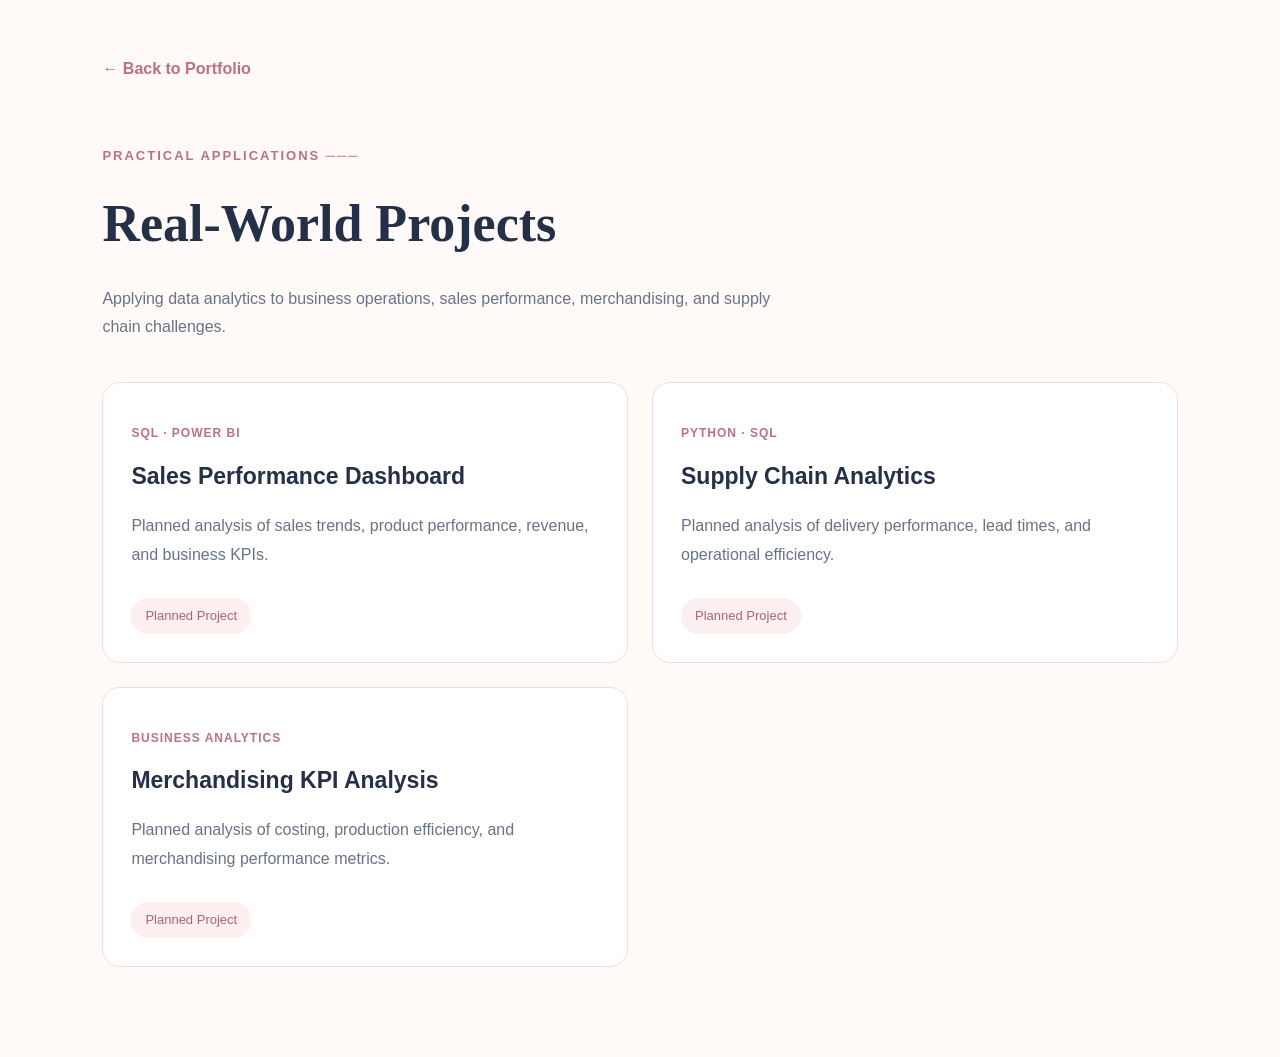
==== real-projects.html @ 365c75fc "Add files via upload" ====
<!DOCTYPE html>
<html lang="en">
<head>
    <meta charset="UTF-8">
    <meta name="viewport"
          content="width=device-width, initial-scale=1.0">
    <title>Real-World Projects | Trang Le</title>
    <link rel="stylesheet" href="style.css">
</head>

<body>
    <main class="project-page">
        <div class="project-page-inner">

            <a class="back-home" href="index.html#projects">
                ← Back to Portfolio
            </a>

            <header class="project-page-header">
                <p class="portfolio-eyebrow">
                    PRACTICAL APPLICATIONS ───
                </p>

                <h1>Real-World Projects</h1>

                <p>
                    Applying data analytics to business
                    operations, sales performance,
                    merchandising, and supply chain challenges.
                </p>
            </header>

            <div class="project-list">

                <article class="project-entry">
                    <p class="project-label">SQL · POWER BI</p>
                    <h2>Sales Performance Dashboard</h2>
                    <p>
                        Planned analysis of sales trends,
                        product performance, revenue,
                        and business KPIs.
                    </p>
                    <span class="project-status">
                        Planned Project
                    </span>
                </article>

                <article class="project-entry">
                    <p class="project-label">PYTHON · SQL</p>
                    <h2>Supply Chain Analytics</h2>
                    <p>
                        Planned analysis of delivery performance,
                        lead times, and operational efficiency.
                    </p>
                    <span class="project-status">
                        Planned Project
                    </span>
                </article>

                <article class="project-entry">
                    <p class="project-label">BUSINESS ANALYTICS</p>
                    <h2>Merchandising KPI Analysis</h2>
                    <p>
                        Planned analysis of costing,
                        production efficiency, and
                        merchandising performance metrics.
                    </p>
                    <span class="project-status">
                        Planned Project
                    </span>
                </article>

            </div>
        </div>
    </main>
</body>
</html>
---- style.css ----
/* ===== GLOBAL ===== */
:root {
    --cream: #fff9f7;
    --blush: #fbeff0;
    --pink: #d48c98;
    --pink-dark: #bd7180;
    --navy: #243047;
    --muted: #697386;
    --white: #ffffff;
}

* {
    box-sizing: border-box;
}

html {
    scroll-behavior: smooth;
    scroll-padding-top: 100px;
}

body {
    margin: 0;
    font-family: Arial, sans-serif;
    background: var(--cream);
    color: var(--navy);
    line-height: 1.7;
}

a {
    text-decoration: none;
    color: inherit;
}

/* ===== NAVIGATION ===== */
.navbar {
    background: rgba(255,255,255,0.96);
    display: flex;
    align-items: center;
    justify-content: space-between;
    gap: 24px;
    padding: 20px 7%;
    border-bottom: 1px solid #f1e4e5;
    position: sticky;
    top: 0;
    z-index: 10;
}

.logo {
    font-family: Georgia, serif;
    font-size: 26px;
    font-weight: bold;
    white-space: nowrap;
}

.logo span {
    color: var(--pink);
}

nav {
    display: flex;
    gap: 25px;
    flex-wrap: wrap;
}

nav a {
    font-size: 15px;
}

nav a:hover {
    color: var(--pink-dark);
}

/* ===== HERO ===== */
.hero {
    max-width: 1450px;
    margin: auto;
    padding: 90px 7%;
    display: grid;
    grid-template-columns: 1.2fr 0.8fr;
    align-items: center;
    gap: 50px;
    min-height: 590px;
}

.eyebrow {
    color: var(--pink-dark);
    font-weight: bold;
    letter-spacing: 2px;
    font-size: 13px;
}

.hero h1 {
    font-family: Georgia, serif;
    font-size: clamp(40px, 5vw, 70px);
    line-height: 1.2;
    margin: 20px 0 12px;
}

.hero h1 span {
    color: var(--pink-dark);
}

.hero h2 {
    font-size: clamp(22px, 2.5vw, 30px);
    font-weight: 400;
    margin: 0 0 20px;
}

.intro {
    max-width: 680px;
    color: var(--muted);
    font-size: 17px;
}

.hero-buttons {
    display: flex;
    gap: 15px;
    flex-wrap: wrap;
    margin-top: 28px;
}

.button {
    display: inline-block;
    padding: 12px 26px;
    border-radius: 35px;
    font-weight: bold;
    transition: 0.2s;
}

.primary {
    background: var(--pink);
    color: white;
}

.primary:hover {
    background: var(--pink-dark);
}

.outline {
    border: 1px solid var(--pink);
    color: var(--pink-dark);
}

.outline:hover {
    background: var(--blush);
}

.social-links {
    display: flex;
    gap: 25px;
    margin-top: 28px;
    font-size: 14px;
    color: var(--navy);
}

/* ===== PHOTO PLACEHOLDER ===== */
.hero-photo {
    position: relative;
    display: flex;
    justify-content: center;
    align-items: center;
    min-height: 390px;
}

.photo-placeholder {
    width: min(100%, 370px);
    aspect-ratio: 1 / 1;
    background: linear-gradient(
        135deg, #f8dfe3, #f2cbd2
    );
    border-radius: 45% 55% 50% 50%;
    display: flex;
    flex-direction: column;
    justify-content: center;
    align-items: center;
    transform: rotate(-5deg);
    box-shadow: 0 20px 50px rgba(212,140,152,0.16);
}

.photo-placeholder span {
    font-size: 70px;
    color: white;
}

.photo-placeholder p {
    color: #9c6270;
    font-weight: bold;
}


/* Text below profile photo */
.photo-note {
    position: static;
    margin: 18px 0 0;
    text-align: center;
    color: #C77786;
    font-family: Georgia, serif;
    font-style: italic;
    font-size: 18px;
    letter-spacing: 1px;
}

/* Arrange photo and text vertically */
.hero-photo {
    display: flex;
    flex-direction: column;
    align-items: center;
    justify-content: center;
    gap: 0;
}


/* ===== GENERAL SECTIONS ===== */
.section {
    padding: 75px 7%;
}

.section h2 {
    font-family: Georgia, serif;
    font-size: clamp(30px, 3vw, 42px);
    margin: 10px 0 20px;
}

.section-intro {
    color: var(--muted);
    max-width: 650px;
}

/* ===== SKILLS ===== */
.skills {
    background: var(--blush);
}

.skills-container {
    display: grid;
    grid-template-columns: repeat(4, 1fr);
    gap: 18px;
    margin-top: 35px;
}

.skill-card,
.about-card,
.project-card {
    background: white;
    border: 1px solid #f0e1e4;
    border-radius: 16px;
    padding: 25px;
    box-shadow: 0 5px 20px rgba(40,40,60,0.04);
}

.skill-icon {
    font-size: 30px;
}

.skill-card h3 {
    margin-bottom: 5px;
    font-size: 18px;
}

.skill-card p,
.about p,
.project-card p,
.contact p {
    color: var(--muted);
}

/* ===== ABOUT ===== */
.about {
    background: var(--cream);
}

.about > p:not(.eyebrow) {
    max-width: 850px;
}

.about-container,
.projects-container {
    display: grid;
    grid-template-columns: repeat(2, 1fr);
    gap: 22px;
    margin-top: 30px;
}

.about-card h3 {
    color: var(--pink-dark);
}

/* ===== PROJECTS ===== */
.projects {
    background: var(--blush);
}

.project-tag {
    color: var(--pink-dark) !important;
    font-weight: bold;
    font-size: 12px;
    letter-spacing: 1px;
}

.project-card a {
    color: var(--pink-dark);
    font-weight: bold;
}

.coming-soon {
    color: var(--muted);
    font-style: italic;
}

/* ===== CONTACT ===== */
.contact {
    text-align: center;
}

.contact p {
    max-width: 650px;
    margin-left: auto;
    margin-right: auto;
}

footer {
    text-align: center;
    background: white;
    padding: 25px;
    color: var(--muted);
    font-size: 13px;
}

/* ===== RESPONSIVE ===== */
@media (max-width: 900px) {
    .hero {
        grid-template-columns: 1fr;
        padding-top: 60px;
    }

    .skills-container {
        grid-template-columns: repeat(2, 1fr);
    }
}

@media (max-width: 600px) {
    .navbar {
        flex-direction: column;
        align-items: flex-start;
        padding: 18px 5%;
    }

    nav {
        gap: 14px;
    }

    .hero {
        padding: 55px 5%;
        gap: 20px;
    }

    .hero-photo {
        min-height: 300px;
    }

    .photo-placeholder {
        max-width: 270px;
    }

    .section {
        padding: 55px 5%;
    }

    .skills-container,
    .about-container,
    .projects-container {
        grid-template-columns: 1fr;
    }
}

/* Profile photo */
.photo-placeholder {
    overflow: hidden;
    transform: none;
    border-radius: 45% 55% 50% 50%;
    background: #f8e8e8;
}

.profile-image {
    display: block;
    width: 100%;
    height: 100%;
    object-fit: cover;
    object-position: center;
    border-radius: inherit;
}


/* ===== PORTFOLIO CATEGORIES ===== */

.portfolio-section {
    padding: 90px 8%;
    background: #fff9f7;
}

.portfolio-heading {
    text-align: center;
    max-width: 720px;
    margin: 0 auto 45px;
}

.portfolio-eyebrow {
    color: #bd7180;
    font-size: 13px;
    font-weight: 700;
    letter-spacing: 2px;
}

.portfolio-heading h2 {
    color: #243047;
    font-family: Georgia, serif;
    font-size: clamp(32px, 4vw, 46px);
    margin: 15px 0;
}

.portfolio-heading > p:last-child {
    color: #697386;
    line-height: 1.8;
}

.portfolio-grid {
    display: grid;
    grid-template-columns: repeat(3, minmax(0, 1fr));
    gap: 25px;
    max-width: 1200px;
    margin: 0 auto;
}

.portfolio-card {
    display: flex;
    flex-direction: column;
    align-items: flex-start;
    padding: 25px;
    background: white;
    border: 1px solid #f0dde0;
    border-radius: 20px;
    text-decoration: none;
    color: #243047;
    box-shadow: 0 6px 20px rgba(100, 70, 80, 0.04);
    transition: transform 0.25s, box-shadow 0.25s;
}

.portfolio-card:hover {
    transform: translateY(-7px);
    box-shadow: 0 15px 35px rgba(189, 113, 128, 0.15);
}

.portfolio-icon {
    display: flex;
    justify-content: center;
    align-items: center;
    width: 100%;
    height: 140px;
    background: #fbeff0;
    border-radius: 14px;
    font-size: 46px;
    margin-bottom: 22px;
}

.portfolio-card h3 {
    font-size: 22px;
    margin: 0 0 12px;
}

.portfolio-card p {
    color: #697386;
    font-size: 15px;
    line-height: 1.8;
    margin: 0 0 24px;
}

.portfolio-card span {
    color: #bd7180;
    font-weight: 700;
    margin-top: auto;
}

/* ===== INDIVIDUAL PROJECT PAGES ===== */

.project-page {
    min-height: 100vh;
    padding: 55px 8% 90px;
    background: #fff9f7;
    color: #243047;
}

.project-page-inner {
    max-width: 1100px;
    margin: 0 auto;
}

.back-home {
    display: inline-block;
    margin-bottom: 50px;
    color: #bd7180;
    text-decoration: none;
    font-weight: 600;
}

.back-home:hover {
    text-decoration: underline;
}

.project-page-header {
    margin-bottom: 40px;
}

.project-page-header h1 {
    font-family: Georgia, serif;
    font-size: clamp(34px, 5vw, 52px);
    margin: 12px 0;
}

.project-page-header > p:last-child {
    color: #697386;
    line-height: 1.8;
    max-width: 700px;
}

.project-list {
    display: grid;
    grid-template-columns: repeat(2, minmax(0, 1fr));
    gap: 24px;
}

.project-entry {
    background: #ffffff;
    border: 1px solid #f0dde0;
    border-radius: 18px;
    padding: 28px;
}

.project-entry h2 {
    font-size: 23px;
    margin: 0 0 12px;
}

.project-entry p {
    color: #697386;
    line-height: 1.8;
}

.project-label {
    color: #bd7180 !important;
    font-size: 12px;
    font-weight: 700;
    letter-spacing: 1px;
}

.project-entry a {
    color: #bd7180;
    font-weight: 700;
}

.project-status {
    display: inline-block;
    margin-top: 12px;
    color: #ad6474;
    background: #fbeff0;
    border-radius: 20px;
    padding: 7px 14px;
    font-size: 13px;
}

/* ===== RESPONSIVE DESIGN ===== */

@media (max-width: 900px) {
    .portfolio-grid {
        grid-template-columns: repeat(2, minmax(0, 1fr));
    }
}

@media (max-width: 650px) {
    .portfolio-section,
    .project-page {
        padding-left: 6%;
        padding-right: 6%;
    }

    .portfolio-grid,
    .project-list {
        grid-template-columns: 1fr;
    }
}
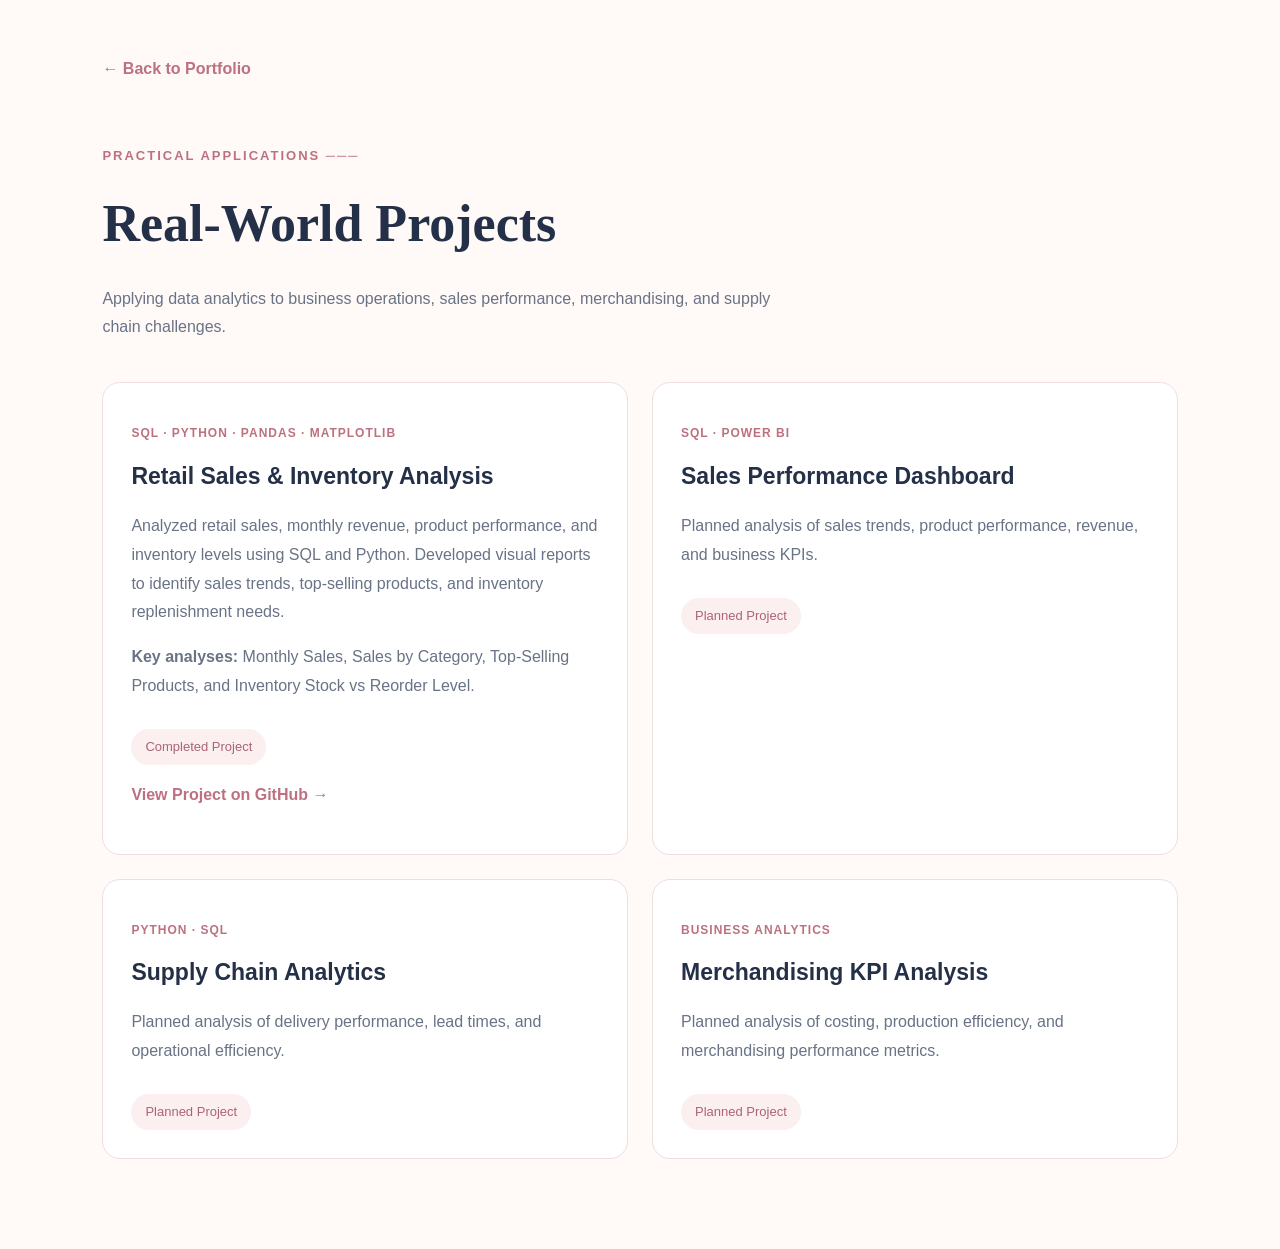
==== commit d7c3de7a: "Add retail sales inventory project to portfolio" ====
--- a/real-projects.html
+++ b/real-projects.html
@@ -33,6 +33,47 @@
 
             <div class="project-list">
 
+                <!-- COMPLETED PROJECT -->
+                <article class="project-entry">
+
+                    <p class="project-label">
+                        SQL · PYTHON · PANDAS · MATPLOTLIB
+                    </p>
+
+                    <h2>Retail Sales &amp; Inventory Analysis</h2>
+
+                    <p>
+                        Analyzed retail sales, monthly revenue,
+                        product performance, and inventory levels
+                        using SQL and Python. Developed visual
+                        reports to identify sales trends,
+                        top-selling products, and inventory
+                        replenishment needs.
+                    </p>
+
+                    <p>
+                        <strong>Key analyses:</strong>
+                        Monthly Sales, Sales by Category,
+                        Top-Selling Products, and
+                        Inventory Stock vs Reorder Level.
+                    </p>
+
+                    <span class="project-status">
+                        Completed Project
+                    </span>
+
+                    <p>
+                        <a
+                          href="https://github.com/trangle0000/retail-sales-inventory"
+                          target="_blank"
+                          rel="noopener noreferrer">
+                            View Project on GitHub →
+                        </a>
+                    </p>
+
+                </article>
+
+                <!-- PLANNED PROJECT -->
                 <article class="project-entry">
                     <p class="project-label">SQL · POWER BI</p>
                     <h2>Sales Performance Dashboard</h2>
@@ -46,6 +87,7 @@
                     </span>
                 </article>
 
+                <!-- PLANNED PROJECT -->
                 <article class="project-entry">
                     <p class="project-label">PYTHON · SQL</p>
                     <h2>Supply Chain Analytics</h2>
@@ -58,6 +100,7 @@
                     </span>
                 </article>
 
+                <!-- PLANNED PROJECT -->
                 <article class="project-entry">
                     <p class="project-label">BUSINESS ANALYTICS</p>
                     <h2>Merchandising KPI Analysis</h2>
--- a/style.css
+++ b/style.css
@@ -391,6 +391,10 @@
     border-radius: inherit;
 }
 
+.photo-placeholder {
+    overflow: hidden;
+    border-radius: 45% 55% 50% 50%;
+}
 
 /* ===== PORTFOLIO CATEGORIES ===== */
 
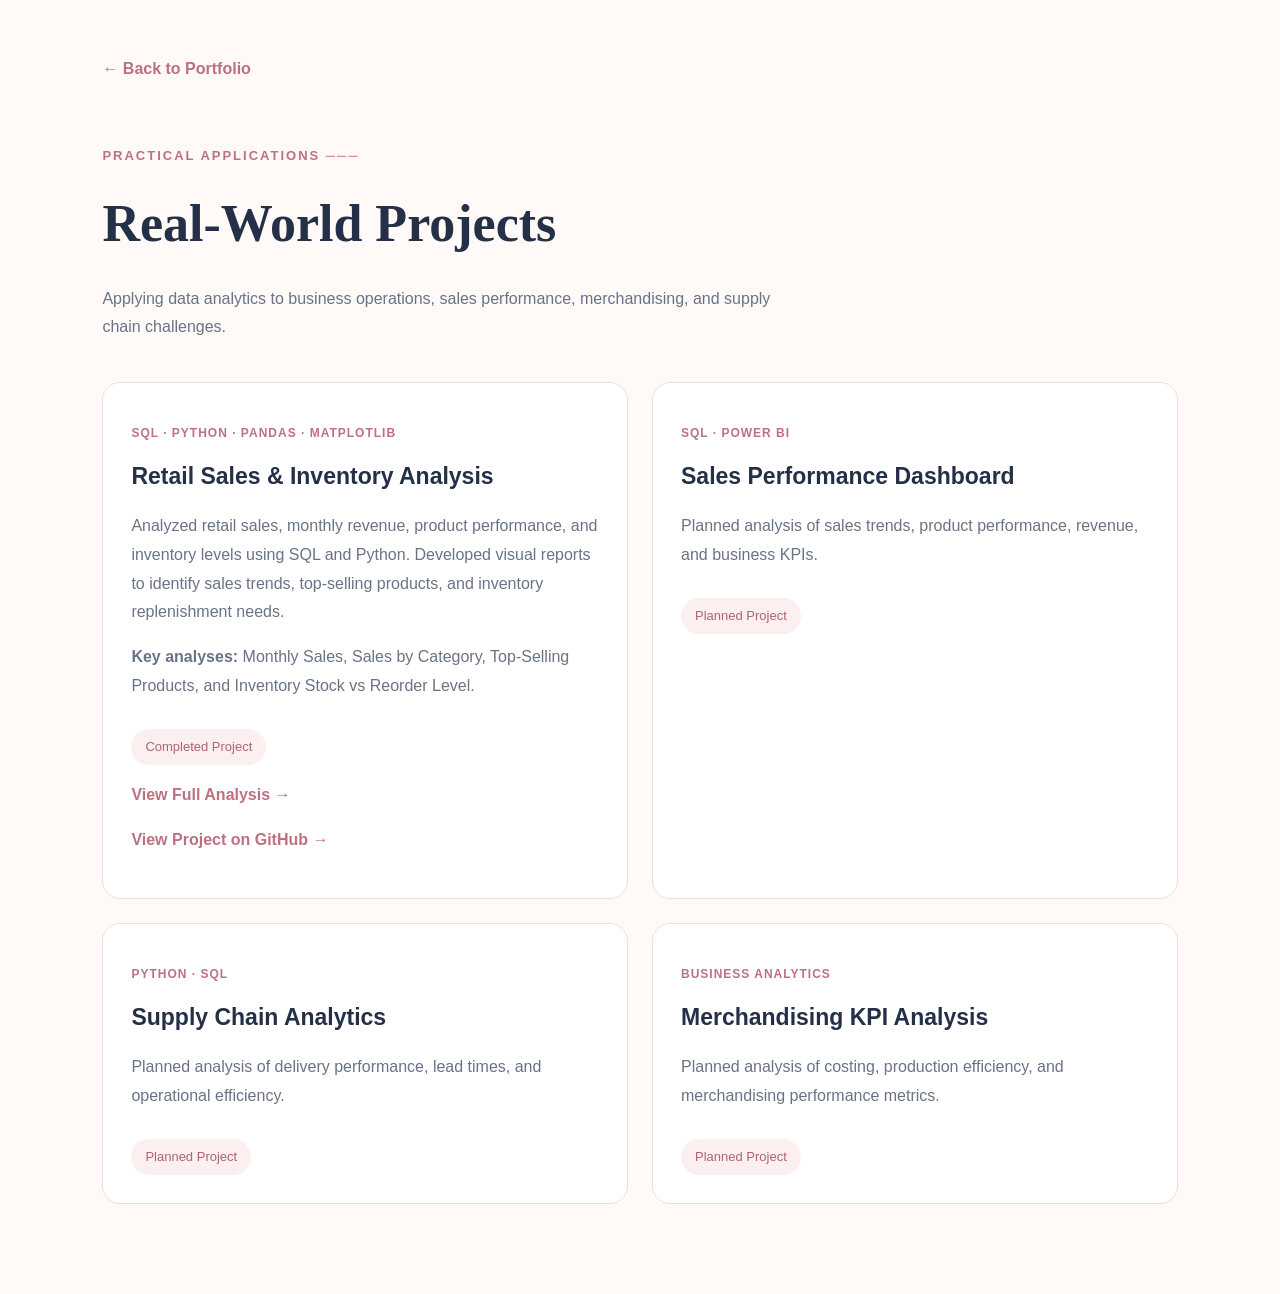
==== commit 35d6bbe9: "Publish retail sales inventory analysis" ====
--- a/real-projects.html
+++ b/real-projects.html
@@ -62,11 +62,19 @@
                         Completed Project
                     </span>
 
+                    <!-- LINK TO FULL ANALYSIS -->
+                    <p>
+                        <a href="retail-sales-inventory.html">
+                            View Full Analysis →
+                        </a>
+                    </p>
+
+                    <!-- LINK TO GITHUB -->
                     <p>
                         <a
-                          href="https://github.com/trangle0000/retail-sales-inventory"
-                          target="_blank"
-                          rel="noopener noreferrer">
+                            href="https://github.com/trangle0000/retail-sales-inventory"
+                            target="_blank"
+                            rel="noopener noreferrer">
                             View Project on GitHub →
                         </a>
                     </p>
@@ -75,43 +83,58 @@
 
                 <!-- PLANNED PROJECT -->
                 <article class="project-entry">
+
                     <p class="project-label">SQL · POWER BI</p>
+
                     <h2>Sales Performance Dashboard</h2>
+
                     <p>
                         Planned analysis of sales trends,
                         product performance, revenue,
                         and business KPIs.
                     </p>
+
                     <span class="project-status">
                         Planned Project
                     </span>
+
                 </article>
 
                 <!-- PLANNED PROJECT -->
                 <article class="project-entry">
+
                     <p class="project-label">PYTHON · SQL</p>
+
                     <h2>Supply Chain Analytics</h2>
+
                     <p>
                         Planned analysis of delivery performance,
                         lead times, and operational efficiency.
                     </p>
+
                     <span class="project-status">
                         Planned Project
                     </span>
+
                 </article>
 
                 <!-- PLANNED PROJECT -->
                 <article class="project-entry">
+
                     <p class="project-label">BUSINESS ANALYTICS</p>
+
                     <h2>Merchandising KPI Analysis</h2>
+
                     <p>
                         Planned analysis of costing,
                         production efficiency, and
                         merchandising performance metrics.
                     </p>
+
                     <span class="project-status">
                         Planned Project
                     </span>
+
                 </article>
 
             </div>
